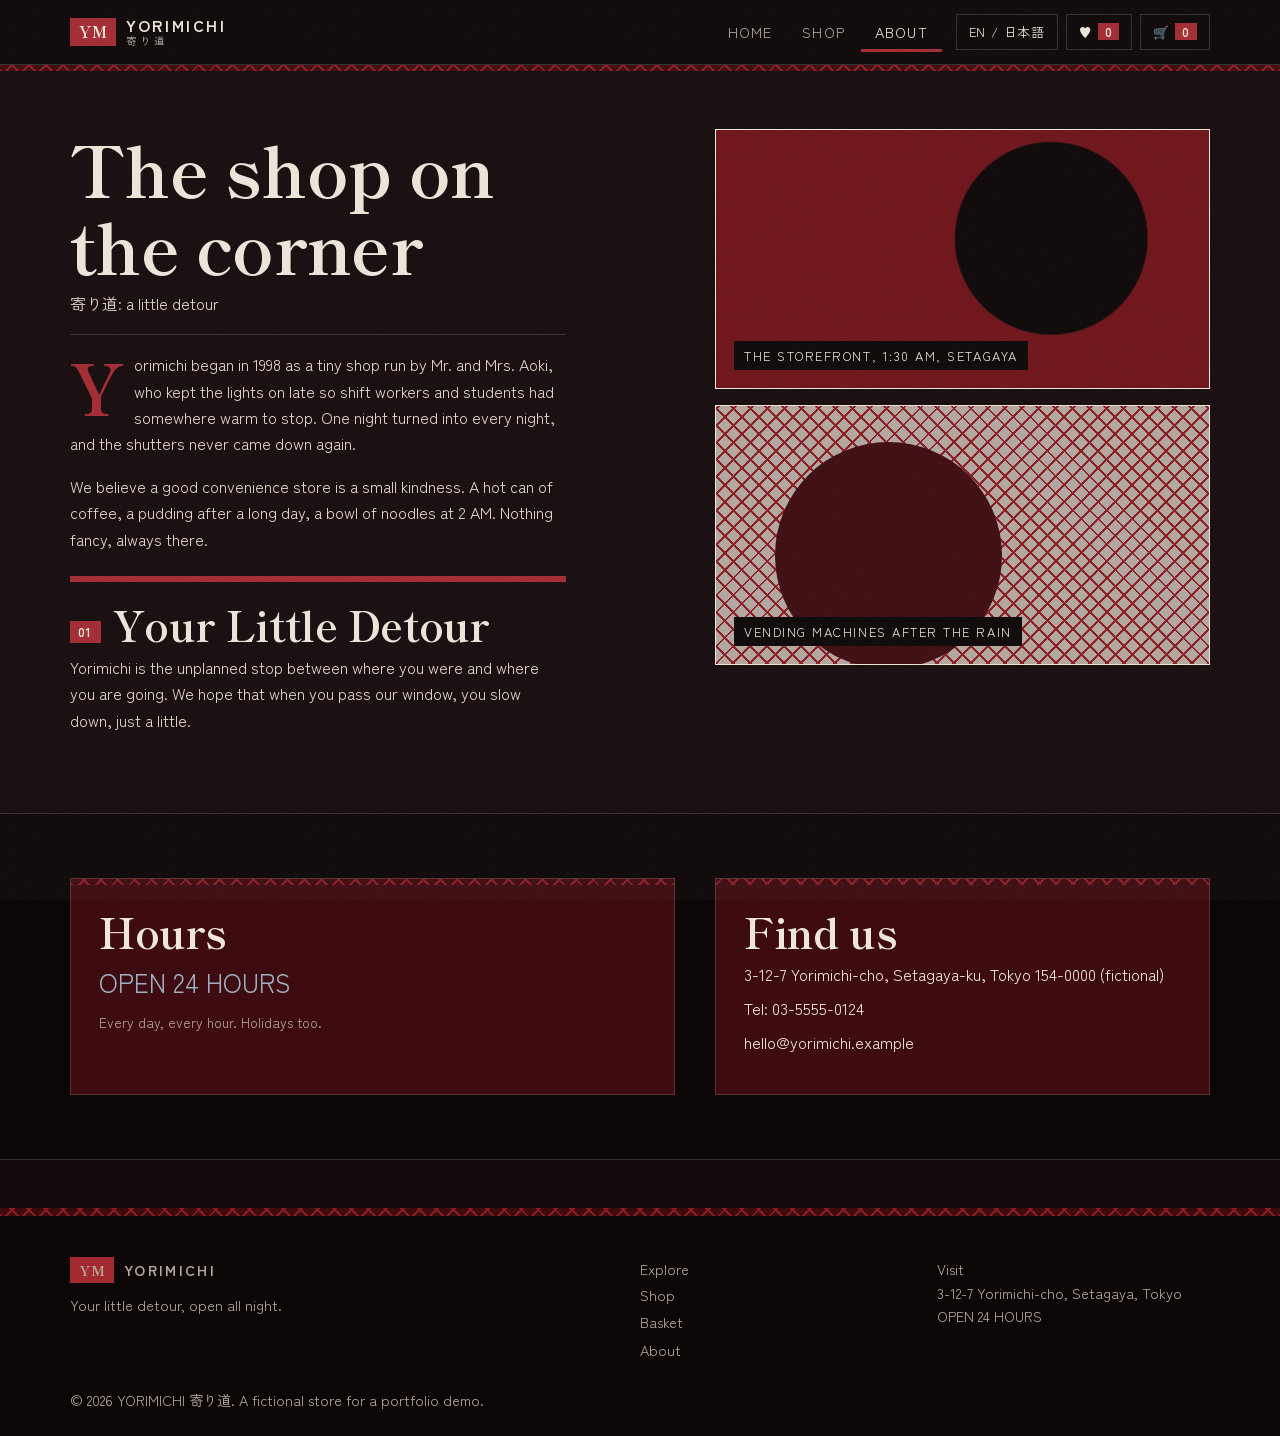
==== about.html @ c98b28fc "initial commit soft launch/MVP" ====
<!DOCTYPE html>
<html lang="en">
    <head>
        <meta charset="utf-8">
        <meta name="viewport" content="width=device-width,initial-scale=1">
        <title>About | YORIMICHI</title>
        <meta name="description" content="YORIMICHI 寄り道. Your little detour. A 24-hour Japanese konbini.">
        <link rel="preconnect" href="https://fonts.googleapis.com">
        <link href="https://fonts.googleapis.com/css2?family=Shippori+Mincho:wght@500;700&family=Zen+Kaku+Gothic+New:wght@400;700&display=swap" rel="stylesheet">
        <link rel="icon" href="data:image/svg+xml,%3Csvg xmlns=%27http://www.w3.org/2000/svg%27 viewBox=%270 0 32 32%27%3E%3Crect width=%2732%27 height=%2732%27 rx=%276%27 fill=%27%23d8434f%27/%3E%3Ctext x=%2716%27 y=%2722%27 font-size=%2714%27 text-anchor=%27middle%27 fill=%27%23f4ead5%27%3EYM%3C/text%3E%3C/svg%3E">
        <link rel="stylesheet" href="css/style.css"><link rel="stylesheet" href="css/about.css"><link rel="stylesheet" href="css/motion.css">
    <script src="js/motion.js"></script></head>
    <body>
        <header id="hdr"></header>
        <main>
            <section class="sec wrap">
                <div class="split">
                    <div class="prose">
                        <h1>The shop on the corner</h1>
                        <p class="sub">寄り道: a little detour</p>
                        
                        <p>Yorimichi began in 1998 as a tiny shop run by Mr. and Mrs. Aoki, who kept the lights on late so shift workers and students had somewhere warm to stop. One night turned into every night, and the shutters never came down again.</p>
                        <p>We believe a good convenience store is a small kindness. A hot can of coffee, a pudding after a long day, a bowl of noodles at 2 AM. Nothing fancy, always there.</p>
                        
                        <h2 style="margin-top:24px">Your Little Detour</h2>
                        <p>Yorimichi is the unplanned stop between where you were and where you are going. We hope that when you pass our window, you slow down, just a little.</p>
                    </div>
                    <div style="display:grid;gap:16px">
                        <div class="scene s1">
                            <span>The storefront, 1:30 AM, Setagaya</span>
                        </div>
                        <div class="scene s2">
                            <span>Vending machines after the rain</span>
                        </div>
                    </div>
                </div>
            </section>
            <section class="sec dark">
                <div class="wrap split">
                    <div class="panel">
                        <h2>Hours</h2>
                        <p style="font-size:1.6rem;color:var(--blue)" data-i18n="open"></p>
                        <p class="jp">Every day, every hour. Holidays too.</p>
                    </div>
                    <div class="panel">
                        <h2>Find us</h2>
                        <p>3-12-7 Yorimichi-cho, Setagaya-ku, Tokyo 154-0000 (fictional)</p>
                        <p>Tel: 03-5555-0124</p>
                        <p>hello@yorimichi.example</p>
                    </div>
                </div>
            </section>
        </main>
        <footer id="ftr"></footer>
        <script src="js/products.js"></script>
        <script src="js/main.js"></script>
    <script src="js/about-motion.js"></script>
</body>
</html>
---- css/style.css ----
/* YORIMICHI shared styles: editorial modular grid + dark maroon palette */
:root{--navy:#150a0c;--ink:#0c0607;--wine:#3d0b10;--maroon:#6e1219;--red:#a32a31;--blue:#9fb0c3;--cream:#efe6da;--white:#efe6da;--grey:#b3a79f;--card:#e8ddd0;--dark:#1b0f10;--line:#efe6da2b;--orn:repeating-linear-gradient(45deg,#8a1c24 0 2px,transparent 2px 12px),repeating-linear-gradient(-45deg,#8a1c24 0 2px,transparent 2px 12px)}
*{box-sizing:border-box;margin:0}
html{scroll-behavior:smooth}
body{background:var(--navy);color:var(--cream);font:16px/1.65 'Zen Kaku Gothic New','Hiragino Sans','Noto Sans JP',system-ui,sans-serif;overflow-x:hidden;min-height:100vh;display:flex;flex-direction:column;cursor:default}
body::after{content:"";position:fixed;inset:0;pointer-events:none;opacity:.08;z-index:50;background:url("data:image/svg+xml,%3Csvg xmlns='http://www.w3.org/2000/svg' width='160' height='160'%3E%3Cfilter id='n'%3E%3CfeTurbulence type='fractalNoise' baseFrequency='.8'/%3E%3C/filter%3E%3Crect width='100%25' height='100%25' filter='url(%23n)'/%3E%3C/svg%3E")}
main{flex:1;counter-reset:sec}
a{color:inherit}img{max-width:100%;display:block}
a,button,select,label,[data-add],[data-wish],.cat,.chip,.heart,.btn,.pic{cursor:pointer}
input[type=search]{cursor:text}
header,footer,.hero,.card,.cat,.btn,.chip,.hours,.promo,.tag,.toast{-webkit-user-select:none;user-select:none}
:focus-visible{outline:2px solid var(--blue);outline-offset:3px}
.wrap{max-width:1180px;margin:auto;padding:0 20px}
.sec{padding:64px 0}.sec.wrap{padding-left:20px;padding-right:20px}
.sec.dark{background:var(--ink);border-block:1px solid var(--line)}
h1,h2,h3{font-family:'Shippori Mincho',serif;line-height:1.1;letter-spacing:-.01em}
h2{font-size:clamp(1.7rem,3.4vw,2.6rem);margin-bottom:6px}
.sec h2::before{counter-increment:sec;content:"0" counter(sec);display:inline-block;font:700 .75rem/1 'Zen Kaku Gothic New',sans-serif;letter-spacing:.12em;background:var(--red);color:var(--cream);padding:5px 8px;margin-right:12px;vertical-align:middle}
.panel h2::before{content:none}
.sub{color:var(--grey);margin-bottom:26px}
.head{display:flex;justify-content:space-between;align-items:end;gap:12px;flex-wrap:wrap;border-bottom:1px solid var(--line);padding-bottom:16px;margin-bottom:28px}
.head .sub{margin:0}
.jp{color:var(--grey);font-size:.85rem}
/* header */
header{position:sticky;top:0;z-index:30;background:var(--ink);border-bottom:1px solid var(--line)}
header::after{content:"";position:absolute;left:0;right:0;bottom:-7px;height:6px;background:var(--orn);background-color:var(--wine)}
.bar{display:flex;align-items:center;gap:14px;height:64px}
.logo{display:flex;gap:10px;align-items:center;text-decoration:none;font-weight:700;letter-spacing:.16em;line-height:1.1}
.logo small{display:block;font-size:.65rem;letter-spacing:.35em;color:var(--grey);font-weight:400}
.mono{background:var(--red);padding:5px 9px;font-family:'Shippori Mincho',serif;letter-spacing:.04em}
nav{display:flex;gap:2px;margin-left:auto}
nav a{color:var(--grey);text-decoration:none;padding:8px 14px;font-size:.9rem;letter-spacing:.08em;text-transform:uppercase}
nav a:hover,nav a[aria-current]{color:var(--cream);box-shadow:inset 0 -3px var(--red)}
.tools{display:flex;gap:8px;align-items:center;flex-shrink:0}
.chip,.ico{background:none;border:1px solid var(--line);color:var(--cream);padding:6px 12px;font:inherit;font-size:.8rem;letter-spacing:.06em;text-decoration:none;white-space:nowrap}
.chip:hover,.ico:hover,.chip.on{border-color:var(--cream);background:var(--maroon)}
.ico b{background:var(--red);padding:0 7px;margin-left:5px;font-size:.75rem}
.burger{display:none}
/* buttons */
.btn{display:inline-block;background:var(--red);color:var(--cream);border:0;padding:13px 26px;font:inherit;font-weight:700;letter-spacing:.08em;text-transform:uppercase;font-size:.85rem;text-decoration:none;box-shadow:4px 4px 0 #000;transition:transform .15s,box-shadow .15s}
.btn:hover{transform:translate(-2px,-2px);box-shadow:6px 6px 0 #000}
.btn.ghost{background:none;border:1px solid var(--cream);box-shadow:none}
.btn.ghost:hover{background:var(--cream);color:var(--dark)}
.btn.sm{padding:8px 14px;font-size:.75rem}
/* forms */
input,select{background:var(--ink);color:var(--cream);border:1px solid var(--line);padding:11px 14px;font:inherit;border-radius:0}
input[type=search]{flex:1;min-width:200px}
.qty{display:inline-flex;align-items:center;border:1px solid var(--cream)}
.qty button{background:none;border:0;color:var(--cream);width:38px;height:38px;font-size:1.2rem;cursor:pointer}
.qty button:hover{background:var(--maroon)}.qty span{min-width:34px;text-align:center}
.empty{text-align:center;padding:64px 20px;color:var(--grey);border:1px dashed var(--line)}
.panel{position:relative;background:var(--wine);border:1px solid var(--line);padding:30px 28px}
.panel::before{content:"";position:absolute;left:0;right:0;top:0;height:6px;background:var(--orn)}
/* product cards (bone paper, hard shadow) */
.grid{display:grid;grid-template-columns:repeat(auto-fill,minmax(235px,1fr));gap:26px}
.card{position:relative;background:var(--card);color:var(--dark);border:1px solid var(--dark);box-shadow:6px 6px 0 var(--maroon);display:flex;flex-direction:column;transition:transform .15s,box-shadow .15s}
.card:hover{transform:translate(-3px,-3px);box-shadow:9px 9px 0 var(--red)}
.pic{position:relative;display:block;aspect-ratio:1/.88;overflow:hidden;border-bottom:1px solid var(--dark)}
.pic img{width:100%;height:100%;object-fit:cover;filter:saturate(.7) contrast(1.08)}
.pic::after{content:"";position:absolute;inset:0;background:var(--maroon);mix-blend-mode:multiply;opacity:.35;pointer-events:none}
.tag{position:absolute;left:0;top:10px;z-index:2;font-size:.68rem;font-weight:700;letter-spacing:.1em;text-transform:uppercase;padding:3px 10px;background:var(--cream);color:var(--dark)}
.tag.Best{background:var(--red);color:var(--cream)}.tag.New{background:var(--blue)}.tag.Sp{top:auto;bottom:10px;background:var(--dark);color:var(--cream)}
.heart{position:absolute;right:10px;top:10px;z-index:3;width:34px;height:34px;border:1px solid var(--dark);background:var(--cream);color:#8a7f78;font-size:1rem}
.heart[aria-pressed=true],.chip[data-wish][aria-pressed=true]{color:var(--red)}
.cb{padding:14px;display:flex;flex-direction:column;gap:4px;flex:1}
.cb h3{font-size:1.08rem}.cb h3 a{text-decoration:none;color:var(--dark)}
.card .jp{color:#6c5f58}.d{color:#4d423c;font-size:.88rem;flex:1}
.pr{display:flex;align-items:center;gap:8px;margin-top:10px;border-top:1px solid #1b0f1033;padding-top:10px}
.pr b{font:700 1.25rem 'Shippori Mincho',serif}.pr s{color:#8a7f78;font-size:.85rem}.pr .btn{margin-left:auto}
/* footer & toast */
footer{position:relative;background:var(--ink);border-top:1px solid var(--line);padding:48px 0 24px;margin-top:48px;color:var(--grey);font-size:.9rem}
footer::before{content:"";position:absolute;left:0;right:0;top:-1px;height:8px;background:var(--orn);background-color:var(--wine)}
.fgrid{display:grid;grid-template-columns:2fr 1fr 1fr;gap:24px;margin-bottom:24px}
footer a:not(.logo){display:block;text-decoration:none;padding:2px 0}footer a:hover{color:var(--cream)}
#toasts{position:fixed;bottom:20px;left:50%;transform:translateX(-50%);z-index:60;display:grid;gap:8px;width:max-content;max-width:92vw}
.toast{background:var(--cream);color:var(--dark);padding:10px 18px;font-weight:700;border-left:6px solid var(--red);box-shadow:5px 5px 0 #000;animation:pop .25s}
@keyframes pop{from{opacity:0;transform:translateY(10px)}}
@media(max-width:860px){.fgrid{grid-template-columns:1fr 1fr}}
@media(max-width:720px){.burger{display:inline-block}nav{display:none;position:absolute;top:64px;left:0;right:0;flex-direction:column;background:var(--ink);padding:10px 20px;border-bottom:1px solid var(--line)}nav.open{display:flex}.tools{margin-left:auto}.bar{gap:8px}.logo small{display:none}.chip,.ico{padding:6px 9px}.grid{grid-template-columns:repeat(2,1fr);gap:14px}.cb{padding:10px}.d{display:none}.pr{flex-wrap:wrap}.pr .btn{margin-left:0;width:100%}}
@media(max-width:520px){.logo>span:last-child{display:none}.tools{gap:6px}.wrap,.sec.wrap{padding-left:14px;padding-right:14px}}
@media(prefers-reduced-motion:reduce){*{animation:none!important;transition:none!important}}
---- css/about.css ----
/* About page */
.split{display:grid;grid-template-columns:1.1fr .9fr;gap:40px;align-items:start}
.prose{max-width:62ch}
.prose h1{font-size:clamp(2.6rem,6vw,4.4rem);margin-bottom:6px}
.prose .sub{border-bottom:1px solid var(--line);padding-bottom:18px}
.prose p{margin-bottom:16px;color:#e2d7ca}
.prose>p:nth-of-type(2)::first-letter{float:left;font:700 4.4rem/.8 'Shippori Mincho',serif;color:var(--red);padding:6px 10px 0 0}
.prose h2{margin-top:30px;padding-top:20px;border-top:6px solid var(--red)}
/* modular image blocks: circle + lattice, like the editorial templates */
.scene{position:relative;overflow:hidden;min-height:260px;display:flex;align-items:flex-end;padding:18px;border:1px solid var(--cream);font-size:.8rem;letter-spacing:.12em;text-transform:uppercase}
.scene span{position:relative;background:var(--ink);padding:4px 10px}
.s1{background:radial-gradient(circle at 68% 42%,var(--ink) 0 26%,transparent 26.5%),var(--maroon)}
.s2{background:var(--orn),#b3a79f;background-color:#b3a79f;color:var(--cream)}
.s2::before{content:"";position:absolute;left:12%;top:14%;width:46%;aspect-ratio:1;border-radius:50%;background:var(--wine)}
.sec.dark .split{align-items:stretch}
.panel p{margin-bottom:8px}
@media(max-width:860px){.split{grid-template-columns:1fr}}
---- css/motion.css ----
/* YORIMICHI motion. Everything is gated by html.mo (set by js/motion.js), so content is
   always visible without JS or with reduced motion.
   TUNE HERE: duration, distance and easing. Stagger/delay values live in each js/*-motion.js. */
:root{--mo-dur:.8s;--mo-ease:cubic-bezier(.22,.8,.3,1);--mo-shift:22px;--mo-side:34px}

/* 1. Hero opening: subtitle, heading, description, buttons. Plays once on load. */
.mo .hero-in>div>*{animation:mo-up .75s var(--mo-ease) backwards}
.mo .hero-in>div>:nth-child(1){animation-name:mo-fade;animation-delay:.1s}
.mo .hero-in>div>:nth-child(2){animation-delay:.35s}
.mo .hero-in>div>:nth-child(3){animation-delay:.6s}
.mo .hero-in>div>:nth-child(4){animation-delay:.85s}
@keyframes mo-up{from{opacity:0;transform:translateY(18px)}}
@keyframes mo-fade{from{opacity:0}}

/* Scroll reveals (uses individual `translate`/`scale` so hover `transform` still works) */
.mo [data-reveal]{opacity:0;transition:opacity var(--mo-dur) var(--mo-ease) var(--d,0ms),translate var(--mo-dur) var(--mo-ease) var(--d,0ms),transform .35s var(--mo-ease),box-shadow .35s ease,background-color .25s}
.mo [data-reveal=up]{translate:0 var(--mo-shift)}
.mo [data-reveal=left]{translate:calc(var(--mo-side)*-1) 0}
.mo [data-reveal=right]{translate:var(--mo-side) 0}
.mo [data-reveal=soft]{--mo-dur:.35s}
.mo [data-reveal].in{opacity:1;translate:0 0}

/* 4. Daily special: image eases in from slightly larger, text arrives after */
.mo [data-reveal=special] .pic img{scale:1.16;transition:scale 1.9s var(--mo-ease) var(--d,0ms),transform .6s var(--mo-ease)}
.mo [data-reveal=special].in .pic img{scale:1}
.mo [data-reveal=special] .cb{opacity:0;translate:0 12px;transition:opacity .9s ease .7s,translate .9s ease .7s}
.mo [data-reveal=special].in .cb{opacity:1;translate:0 0}

/* 6. Product card hover: lift, soft shadow, slight image zoom. Title and price do not move. */
.pic img{transition:transform .6s var(--mo-ease)}
@media(hover:hover) and (pointer:fine){
 .card:hover{transform:translateY(-5px);box-shadow:6px 6px 0 var(--maroon),0 22px 36px rgba(0,0,0,.5)}
 .card:hover .pic img{transform:scale(1.05)}
}
@media(hover:none){.card:hover{transform:none;box-shadow:6px 6px 0 var(--maroon)}.card:hover .pic img{transform:none}}
@media(prefers-reduced-motion:reduce){.card:hover,.card:hover .pic img{transform:none}}
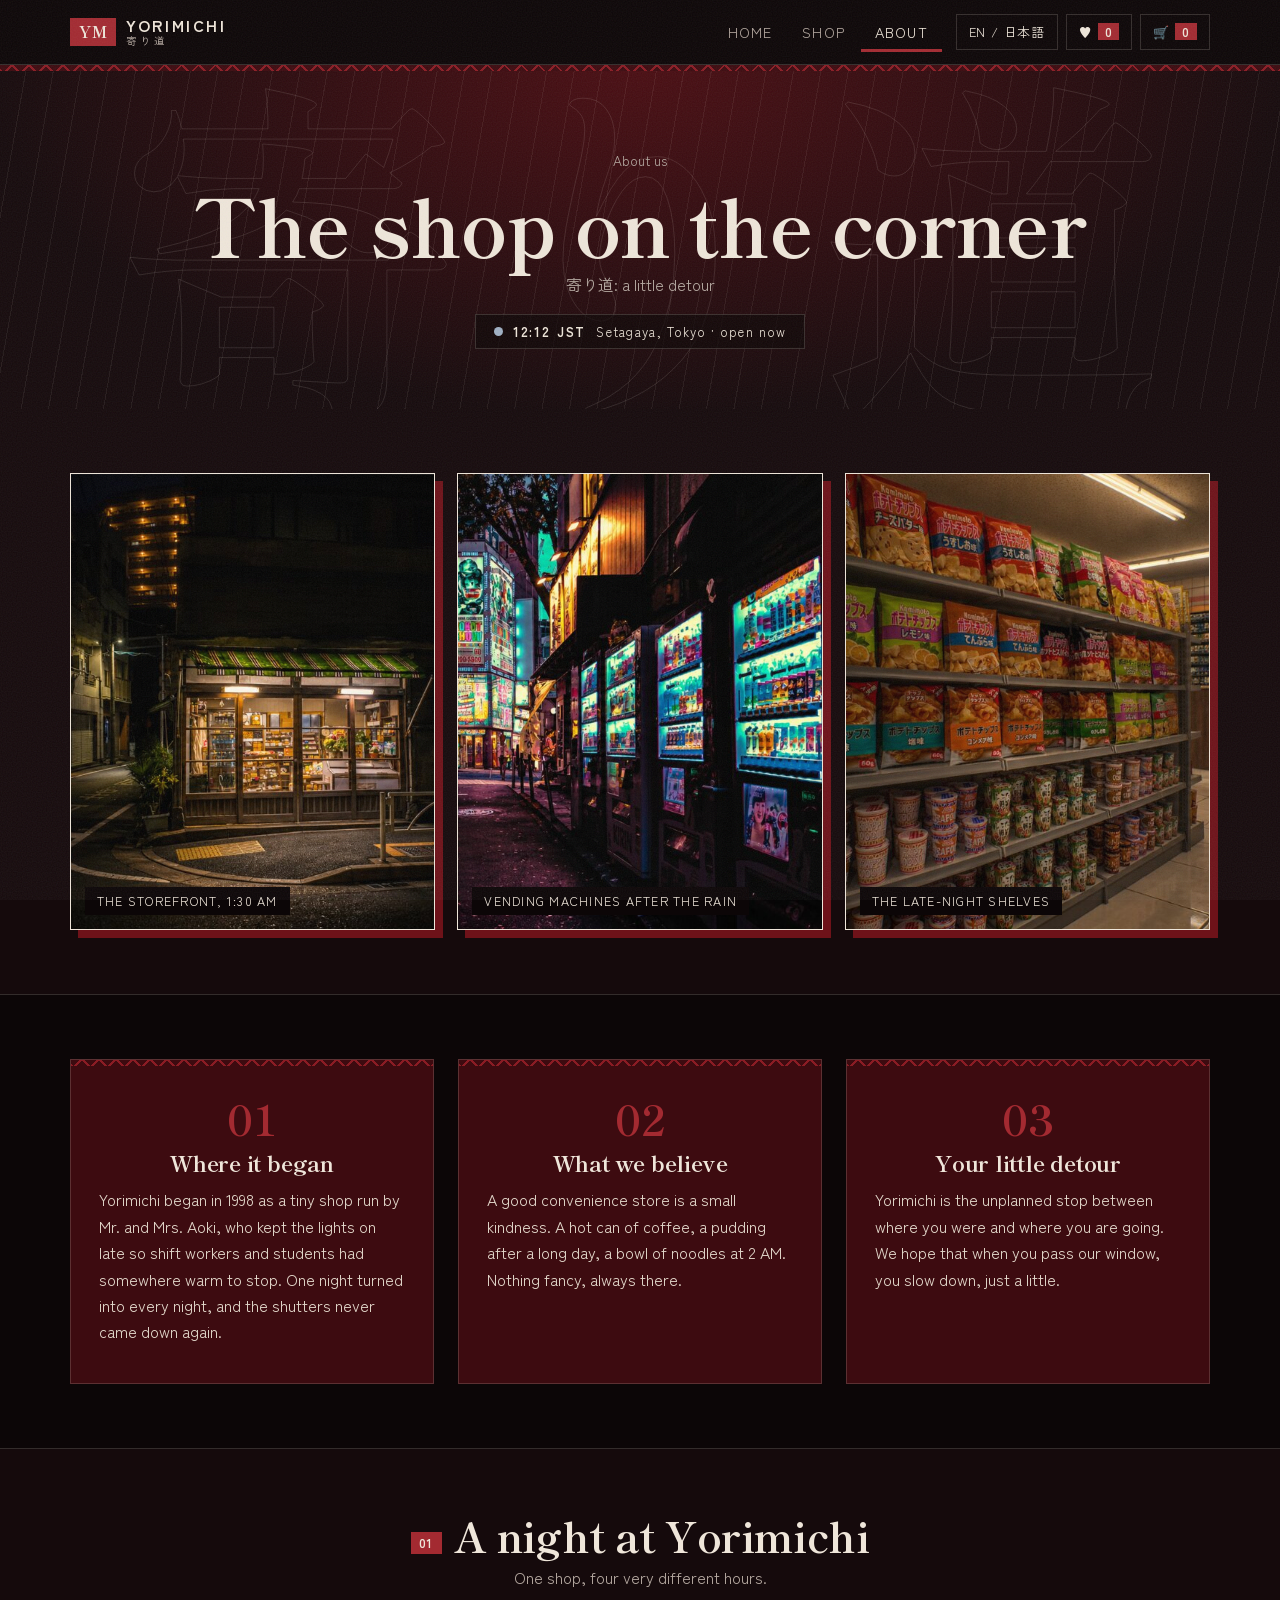
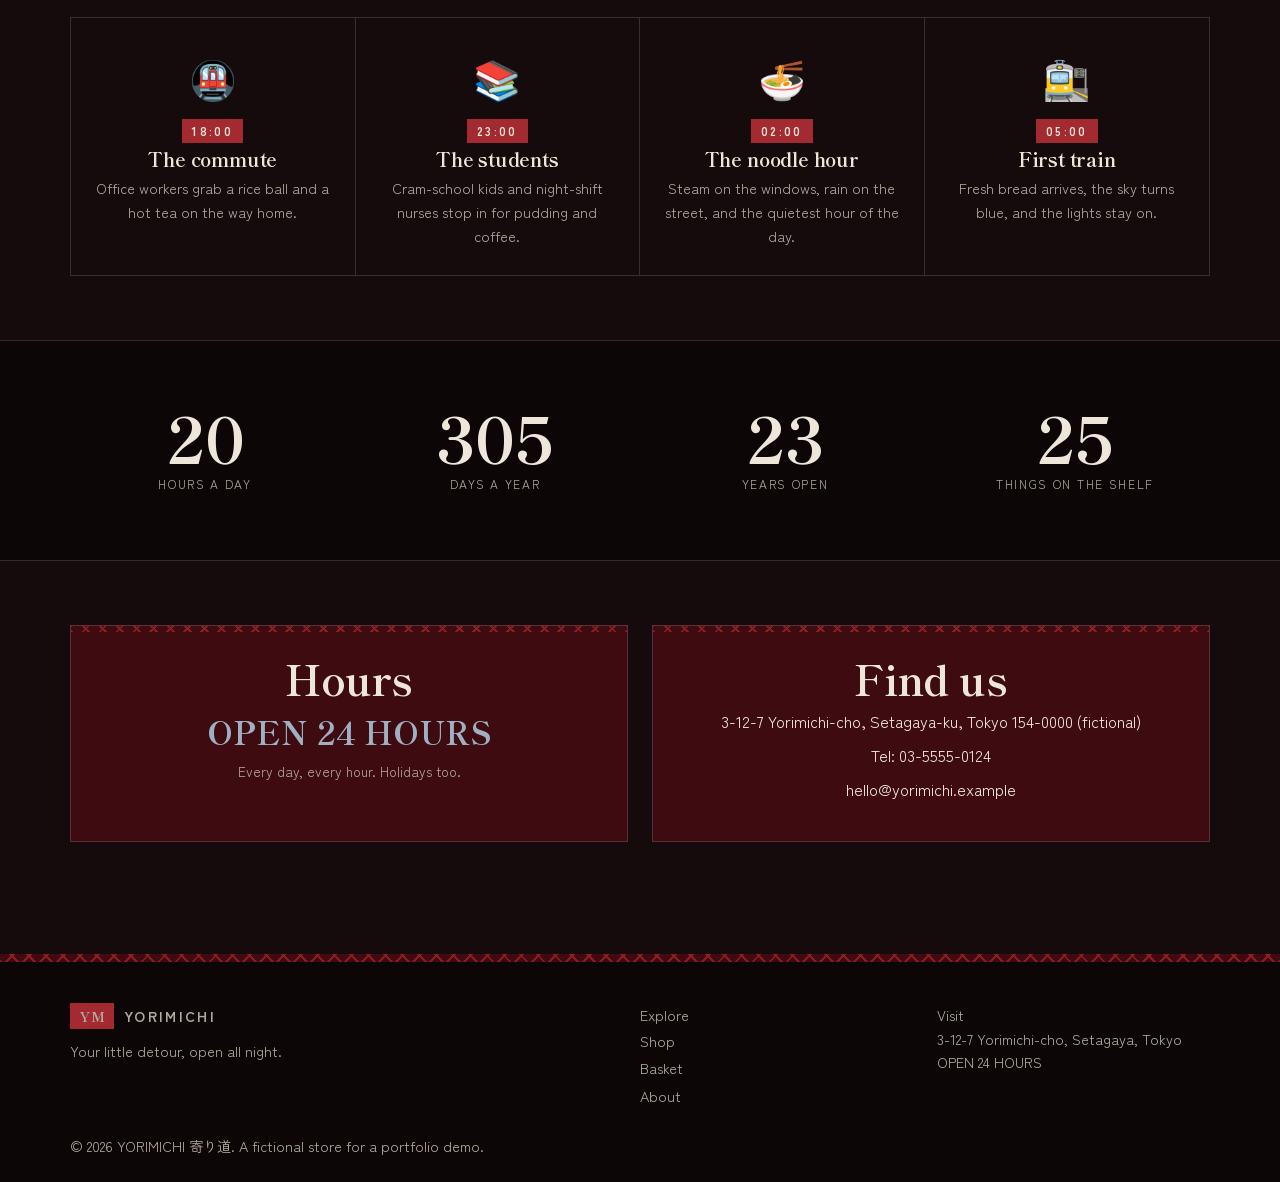
==== commit 9eedfc46: "feat: add product images and revamp about page" ====
--- a/about.html
+++ b/about.html
@@ -13,44 +13,13 @@
     <body>
         <header id="hdr"></header>
         <main>
-            <section class="sec wrap">
-                <div class="split">
-                    <div class="prose">
-                        <h1>The shop on the corner</h1>
-                        <p class="sub">寄り道: a little detour</p>
-                        
-                        <p>Yorimichi began in 1998 as a tiny shop run by Mr. and Mrs. Aoki, who kept the lights on late so shift workers and students had somewhere warm to stop. One night turned into every night, and the shutters never came down again.</p>
-                        <p>We believe a good convenience store is a small kindness. A hot can of coffee, a pudding after a long day, a bowl of noodles at 2 AM. Nothing fancy, always there.</p>
-                        
-                        <h2 style="margin-top:24px">Your Little Detour</h2>
-                        <p>Yorimichi is the unplanned stop between where you were and where you are going. We hope that when you pass our window, you slow down, just a little.</p>
-                    </div>
-                    <div style="display:grid;gap:16px">
-                        <div class="scene s1">
-                            <span>The storefront, 1:30 AM, Setagaya</span>
-                        </div>
-                        <div class="scene s2">
-                            <span>Vending machines after the rain</span>
-                        </div>
-                    </div>
-                </div>
-            </section>
-            <section class="sec dark">
-                <div class="wrap split">
-                    <div class="panel">
-                        <h2>Hours</h2>
-                        <p style="font-size:1.6rem;color:var(--blue)" data-i18n="open"></p>
-                        <p class="jp">Every day, every hour. Holidays too.</p>
-                    </div>
-                    <div class="panel">
-                        <h2>Find us</h2>
-                        <p>3-12-7 Yorimichi-cho, Setagaya-ku, Tokyo 154-0000 (fictional)</p>
-                        <p>Tel: 03-5555-0124</p>
-                        <p>hello@yorimichi.example</p>
-                    </div>
-                </div>
-            </section>
-        </main>
+<section class="ab-hero"><div class="wrap"><p class="jp" data-ja="私たちについて">About us</p><h1 data-ja="街角の小さなお店">The shop on the corner</h1><p class="sub" data-ja="寄り道：ちょっと立ち寄ること">寄り道: a little detour</p><p class="live"><i class="dot"></i><span id="tokyoTime">--:--</span><span data-ja="世田谷 · 営業中">Setagaya, Tokyo · open now</span></p></div></section>
+<section class="sec wrap"><div class="photos"><figure class="photo" data-slot="assets/images/about/storefront.jpg"><img src="assets/images/about/storefront.jpg" alt="Yorimichi storefront at night" onerror="this.remove()"><figcaption data-ja="深夜1時30分の店先">The storefront, 1:30 AM</figcaption></figure><figure class="photo" data-slot="assets/images/about/vending.jpg"><img src="assets/images/about/vending.jpg" alt="Vending machines after rain" onerror="this.remove()"><figcaption data-ja="雨上がりの自動販売機">Vending machines after the rain</figcaption></figure><figure class="photo" data-slot="assets/images/about/shelves.jpg"><img src="assets/images/about/shelves.jpg" alt="Shelves of snacks and drinks" onerror="this.remove()"><figcaption data-ja="夜更けの商品棚">The late-night shelves</figcaption></figure></div></section>
+<section class="sec dark"><div class="wrap"><div class="story"><article class="panel"><span class="num">01</span><h3 data-ja="始まり">Where it began</h3><p data-ja="寄り道は1998年、青木夫妻の小さなお店として始まりました。夜勤の人や学生が温まれる場所をと、遅くまで灯りをつけ続け、いつしか毎晩に。それ以来、シャッターが下りたことはありません。">Yorimichi began in 1998 as a tiny shop run by Mr. and Mrs. Aoki, who kept the lights on late so shift workers and students had somewhere warm to stop. One night turned into every night, and the shutters never came down again.</p></article><article class="panel"><span class="num">02</span><h3 data-ja="私たちの考え">What we believe</h3><p data-ja="よいコンビニは、ささやかな親切です。温かい缶コーヒー、長い一日の後のプリン、午前2時のラーメン。特別ではなくても、いつもそこにあります。">A good convenience store is a small kindness. A hot can of coffee, a pudding after a long day, a bowl of noodles at 2 AM. Nothing fancy, always there.</p></article><article class="panel"><span class="num">03</span><h3 data-ja="ちょっとした寄り道">Your little detour</h3><p data-ja="寄り道とは、来た場所と行く場所のあいだの、予定にない立ち寄り。窓の前を通るとき、ほんの少しだけ足をゆるめてもらえたらうれしいです。">Yorimichi is the unplanned stop between where you were and where you are going. We hope that when you pass our window, you slow down, just a little.</p></article></div></div></section>
+<section class="sec wrap"><h2 data-ja="寄り道の一夜">A night at Yorimichi</h2><p class="sub" data-ja="ひとつのお店、まったく違う四つの時間。">One shop, four very different hours.</p><div class="night"><div class="tile"><i>🚇</i><b>18:00</b><h3 data-ja="帰り道">The commute</h3><p data-ja="会社帰りにおにぎりと温かいお茶をひとつ。">Office workers grab a rice ball and a hot tea on the way home.</p></div><div class="tile"><i>📚</i><b>23:00</b><h3 data-ja="夜の勉強組">The students</h3><p data-ja="塾帰りの学生や夜勤の看護師さんが、プリンとコーヒーを求めて。">Cram-school kids and night-shift nurses stop in for pudding and coffee.</p></div><div class="tile"><i>🍜</i><b>02:00</b><h3 data-ja="ラーメンの時間">The noodle hour</h3><p data-ja="曇る窓、雨の通り、一日でいちばん静かな時間。">Steam on the windows, rain on the street, and the quietest hour of the day.</p></div><div class="tile"><i>🚉</i><b>05:00</b><h3 data-ja="始発">First train</h3><p data-ja="焼きたてのパンが届き、空が青くなっても、灯りはそのまま。">Fresh bread arrives, the sky turns blue, and the lights stay on.</p></div></div></section>
+<section class="sec dark"><div class="wrap stats"><div><b data-count="24">24</b><span data-ja="1日の営業時間">hours a day</span></div><div><b data-count="365">365</b><span data-ja="年間の営業日">days a year</span></div><div><b data-count="28">28</b><span data-ja="創業からの年数">years open</span></div><div><b data-count="auto">30</b><span data-ja="棚に並ぶ商品数">things on the shelf</span></div></div></section>
+<section class="sec wrap"><div class="visit"><div class="panel"><h2 data-ja="営業時間">Hours</h2><p class="open" data-i18n="open"></p><p class="jp" data-ja="毎日、いつでも。祝日も。">Every day, every hour. Holidays too.</p></div><div class="panel"><h2 data-ja="アクセス">Find us</h2><p data-ja="東京都世田谷区寄り道町3-12-7 154-0000（架空）">3-12-7 Yorimichi-cho, Setagaya-ku, Tokyo 154-0000 (fictional)</p><p>Tel: 03-5555-0124</p><p>hello@yorimichi.example</p></div></div></section>
+</main>
         <footer id="ftr"></footer>
         <script src="js/products.js"></script>
         <script src="js/main.js"></script>
--- a/css/style.css
+++ b/css/style.css
@@ -1,5 +1,5 @@
 /* YORIMICHI shared styles: editorial modular grid + dark maroon palette */
-:root{--navy:#150a0c;--ink:#0c0607;--wine:#3d0b10;--maroon:#6e1219;--red:#a32a31;--blue:#9fb0c3;--cream:#efe6da;--white:#efe6da;--grey:#b3a79f;--card:#e8ddd0;--dark:#1b0f10;--line:#efe6da2b;--orn:repeating-linear-gradient(45deg,#8a1c24 0 2px,transparent 2px 12px),repeating-linear-gradient(-45deg,#8a1c24 0 2px,transparent 2px 12px)}
+:root{--navy:#150a0c;--ink:#0c0607;--wine:#3d0b10;--maroon:#6e1219;--red:#a32a31;--blue:#9fb0c3;--cream:#efe6da;--white:#efe6da;--grey:#b3a79f;--card:#e8ddd0;--dark:#1b0f10;--line:#efe6da2b;--pic-tint:.35;--pic-filter:saturate(.7) contrast(1.08);--orn:repeating-linear-gradient(45deg,#8a1c24 0 2px,transparent 2px 12px),repeating-linear-gradient(-45deg,#8a1c24 0 2px,transparent 2px 12px)}
 *{box-sizing:border-box;margin:0}
 html{scroll-behavior:smooth}
 body{background:var(--navy);color:var(--cream);font:16px/1.65 'Zen Kaku Gothic New','Hiragino Sans','Noto Sans JP',system-ui,sans-serif;overflow-x:hidden;min-height:100vh;display:flex;flex-direction:column;cursor:default}
@@ -56,8 +56,8 @@
 .card{position:relative;background:var(--card);color:var(--dark);border:1px solid var(--dark);box-shadow:6px 6px 0 var(--maroon);display:flex;flex-direction:column;transition:transform .15s,box-shadow .15s}
 .card:hover{transform:translate(-3px,-3px);box-shadow:9px 9px 0 var(--red)}
 .pic{position:relative;display:block;aspect-ratio:1/.88;overflow:hidden;border-bottom:1px solid var(--dark)}
-.pic img{width:100%;height:100%;object-fit:cover;filter:saturate(.7) contrast(1.08)}
-.pic::after{content:"";position:absolute;inset:0;background:var(--maroon);mix-blend-mode:multiply;opacity:.35;pointer-events:none}
+.pic img{width:100%;height:100%;object-fit:cover;filter:var(--pic-filter)}
+.pic::after{content:"";position:absolute;inset:0;background:var(--maroon);mix-blend-mode:multiply;opacity:var(--pic-tint);pointer-events:none}
 .tag{position:absolute;left:0;top:10px;z-index:2;font-size:.68rem;font-weight:700;letter-spacing:.1em;text-transform:uppercase;padding:3px 10px;background:var(--cream);color:var(--dark)}
 .tag.Best{background:var(--red);color:var(--cream)}.tag.New{background:var(--blue)}.tag.Sp{top:auto;bottom:10px;background:var(--dark);color:var(--cream)}
 .heart{position:absolute;right:10px;top:10px;z-index:3;width:34px;height:34px;border:1px solid var(--dark);background:var(--cream);color:#8a7f78;font-size:1rem}
--- a/css/about.css
+++ b/css/about.css
@@ -1,17 +1,46 @@
-/* About page */
-.split{display:grid;grid-template-columns:1.1fr .9fr;gap:40px;align-items:start}
-.prose{max-width:62ch}
-.prose h1{font-size:clamp(2.6rem,6vw,4.4rem);margin-bottom:6px}
-.prose .sub{border-bottom:1px solid var(--line);padding-bottom:18px}
-.prose p{margin-bottom:16px;color:#e2d7ca}
-.prose>p:nth-of-type(2)::first-letter{float:left;font:700 4.4rem/.8 'Shippori Mincho',serif;color:var(--red);padding:6px 10px 0 0}
-.prose h2{margin-top:30px;padding-top:20px;border-top:6px solid var(--red)}
-/* modular image blocks: circle + lattice, like the editorial templates */
-.scene{position:relative;overflow:hidden;min-height:260px;display:flex;align-items:flex-end;padding:18px;border:1px solid var(--cream);font-size:.8rem;letter-spacing:.12em;text-transform:uppercase}
-.scene span{position:relative;background:var(--ink);padding:4px 10px}
-.s1{background:radial-gradient(circle at 68% 42%,var(--ink) 0 26%,transparent 26.5%),var(--maroon)}
-.s2{background:var(--orn),#b3a79f;background-color:#b3a79f;color:var(--cream)}
-.s2::before{content:"";position:absolute;left:12%;top:14%;width:46%;aspect-ratio:1;border-radius:50%;background:var(--wine)}
-.sec.dark .split{align-items:stretch}
+/* About page: symmetrical editorial layout */
+.sec>h2,.sec>.sub{text-align:center}
+.ab-hero{position:relative;text-align:center;padding:84px 0 60px;overflow:hidden;background:radial-gradient(ellipse at 50% 0,#4a0d12 0,var(--navy) 72%)}
+.ab-hero::before{content:"";position:absolute;inset:0;background:repeating-linear-gradient(100deg,transparent 0 26px,#efe6da12 26px 27px);animation:ab-rain .9s linear infinite}
+.ab-hero::after{content:"寄り道";position:absolute;left:50%;top:50%;transform:translate(-50%,-50%);font:700 clamp(8rem,28vw,22rem)/1 'Shippori Mincho',serif;white-space:nowrap;color:transparent;-webkit-text-stroke:1px #efe6da1f;pointer-events:none}
+@keyframes ab-rain{to{background-position:-30px 70px}}
+.ab-hero .wrap{position:relative;z-index:1}
+.ab-hero h1{font-size:clamp(2.6rem,7vw,5rem);margin:8px 0 4px}
+.ab-hero .sub{margin-bottom:16px}
+.live{display:inline-flex;align-items:center;gap:10px;border:1px solid var(--line);background:#0c0607aa;padding:6px 18px;font-size:.82rem;letter-spacing:.1em}
+.live #tokyoTime{font-weight:700;letter-spacing:.14em}
+.dot{width:9px;height:9px;border-radius:50%;background:var(--blue);animation:ab-pulse 2s ease-out infinite}
+@keyframes ab-pulse{0%{box-shadow:0 0 0 0 #9fb0c3aa}100%{box-shadow:0 0 0 12px #9fb0c300}}
+/* photo slots: drop images into assets/images/about/ (storefront.jpg, vending.jpg, shelves.jpg) */
+.photos{display:grid;grid-template-columns:repeat(3,1fr);gap:22px}
+.photo{position:relative;margin:0;aspect-ratio:4/5;overflow:hidden;display:flex;align-items:flex-end;border:1px solid var(--cream);box-shadow:8px 8px 0 var(--maroon);background:var(--orn),var(--wine);background-color:var(--wine)}
+.photo::before{content:"+ photo\A" attr(data-slot);white-space:pre;position:absolute;inset:0;display:grid;place-items:center;text-align:center;padding:20px;font-size:.75rem;letter-spacing:.1em;color:#efe6da99}
+.photo img{position:absolute;inset:0;width:100%;height:100%;object-fit:cover;transition:transform .8s var(--mo-ease,ease)}
+.photo figcaption{position:relative;z-index:1;margin:14px;background:var(--ink);padding:4px 12px;font-size:.78rem;letter-spacing:.1em;text-transform:uppercase}
+@media(hover:hover){.photo:hover img{transform:scale(1.05)}}
+/* three equal story cards */
+.story{display:grid;grid-template-columns:repeat(3,1fr);gap:24px}
+.story .panel{text-align:center;padding-top:38px}
+.num{display:block;font:700 2.6rem/1 'Shippori Mincho',serif;color:var(--red);margin-bottom:10px}
+.story h3{font-size:1.4rem;margin-bottom:12px}
+.story p{color:#e2d7ca;text-align:left}
+/* night timeline: four equal tiles */
+.night{display:grid;grid-template-columns:repeat(4,1fr);border:1px solid var(--line)}
+.tile{padding:28px 22px;text-align:center;border-right:1px solid var(--line);transition:background .3s}
+.tile:last-child{border-right:0}
+.tile:hover{background:var(--wine)}
+.tile i{font-style:normal;font-size:2.4rem;display:block}
+.tile b{display:inline-block;margin:10px 0 6px;font-size:.75rem;letter-spacing:.2em;background:var(--red);padding:2px 10px}
+.tile h3{font-size:1.2rem;margin-bottom:6px}
+.tile p{color:var(--grey);font-size:.9rem}
+/* stats */
+.stats{display:grid;grid-template-columns:repeat(4,1fr);gap:20px;text-align:center}
+.stats b{display:block;font:700 clamp(2.6rem,6vw,4rem)/1 'Shippori Mincho',serif}
+.stats span{color:var(--grey);letter-spacing:.14em;text-transform:uppercase;font-size:.75rem}
+/* visit */
+.visit{display:grid;grid-template-columns:1fr 1fr;gap:24px}
+.visit .panel{text-align:center}
+.visit .open{font:700 clamp(1.5rem,3vw,2rem) 'Shippori Mincho',serif;color:var(--blue);margin:6px 0}
 .panel p{margin-bottom:8px}
-@media(max-width:860px){.split{grid-template-columns:1fr}}
+@media(max-width:860px){.story{grid-template-columns:1fr}.night{grid-template-columns:1fr 1fr}.tile:nth-child(2){border-right:0}.tile:nth-child(-n+2){border-bottom:1px solid var(--line)}}
+@media(max-width:720px){.photos{grid-template-columns:1fr}.photo{aspect-ratio:4/3}.visit{grid-template-columns:1fr}.stats{grid-template-columns:1fr 1fr;row-gap:28px}}
--- a/css/motion.css
+++ b/css/motion.css
@@ -34,3 +34,4 @@
 }
 @media(hover:none){.card:hover{transform:none;box-shadow:6px 6px 0 var(--maroon)}.card:hover .pic img{transform:none}}
 @media(prefers-reduced-motion:reduce){.card:hover,.card:hover .pic img{transform:none}}
+.mo main{overflow-x:clip}
